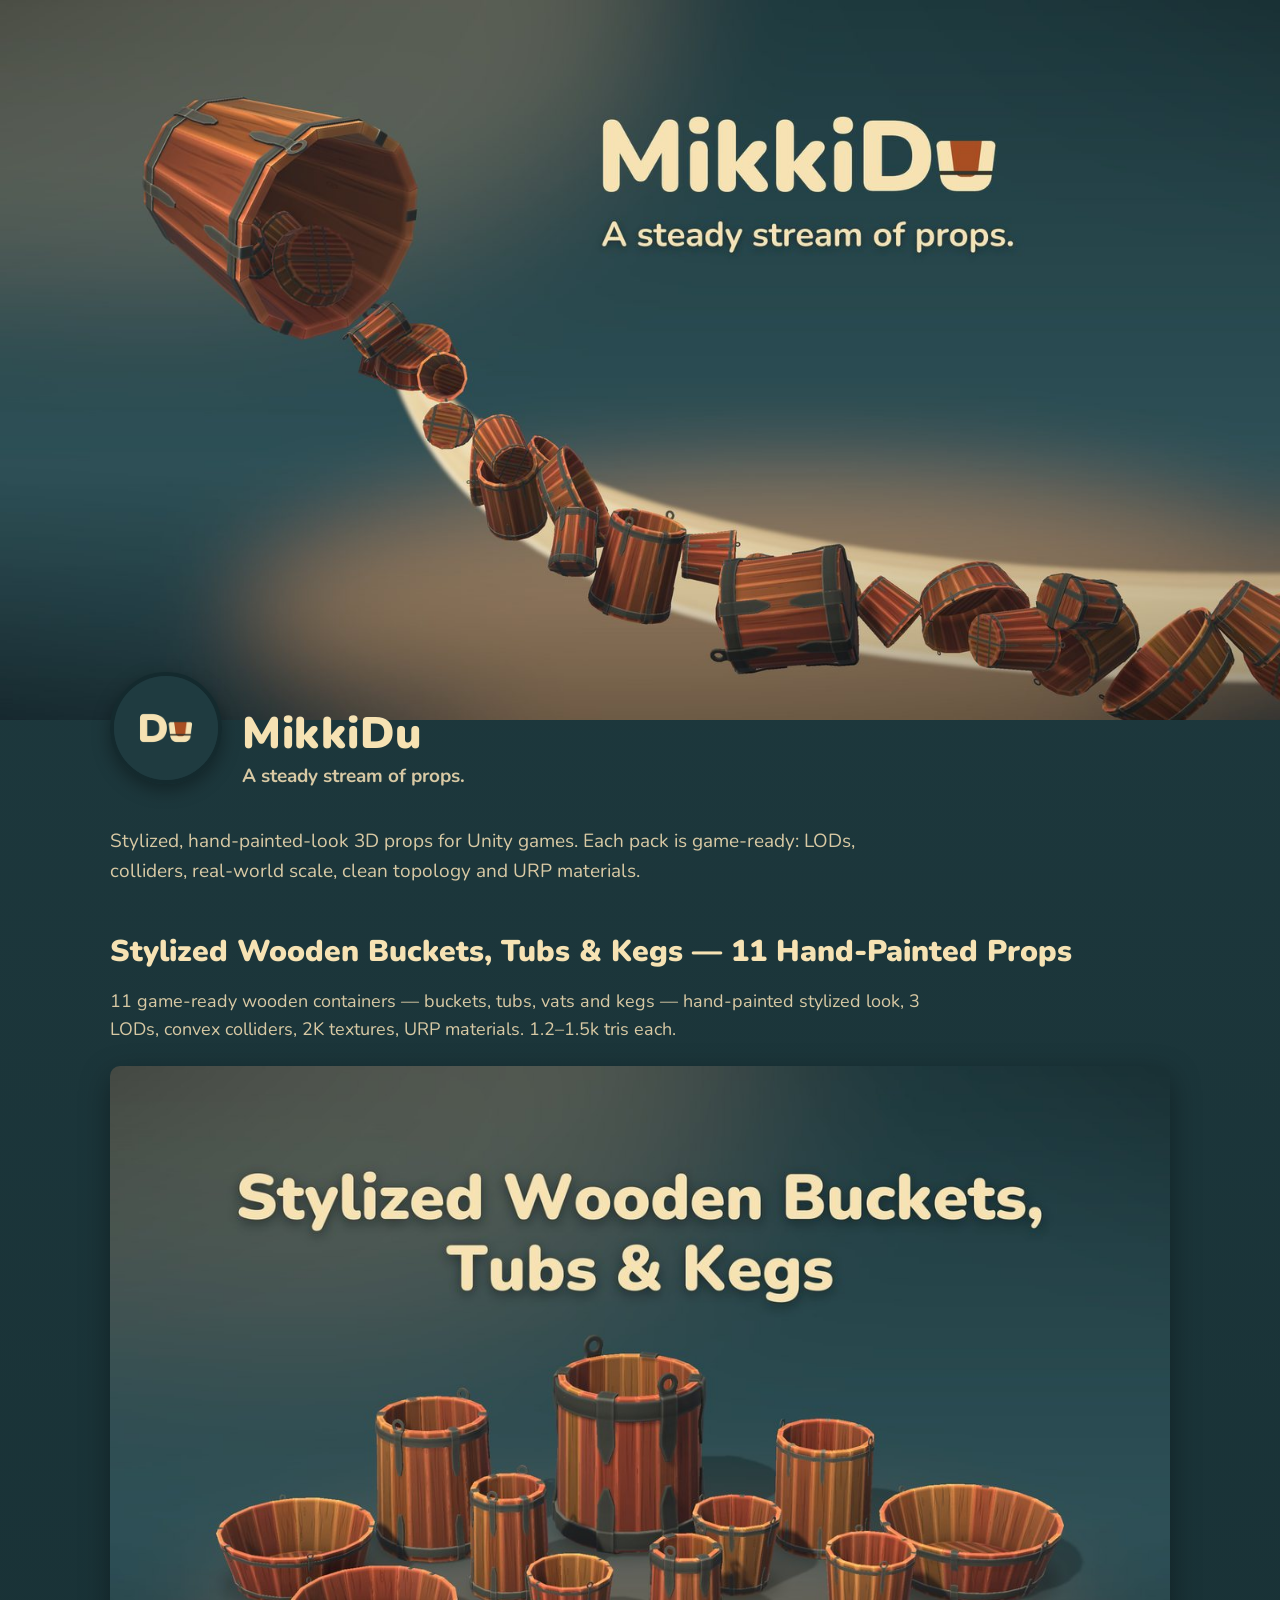
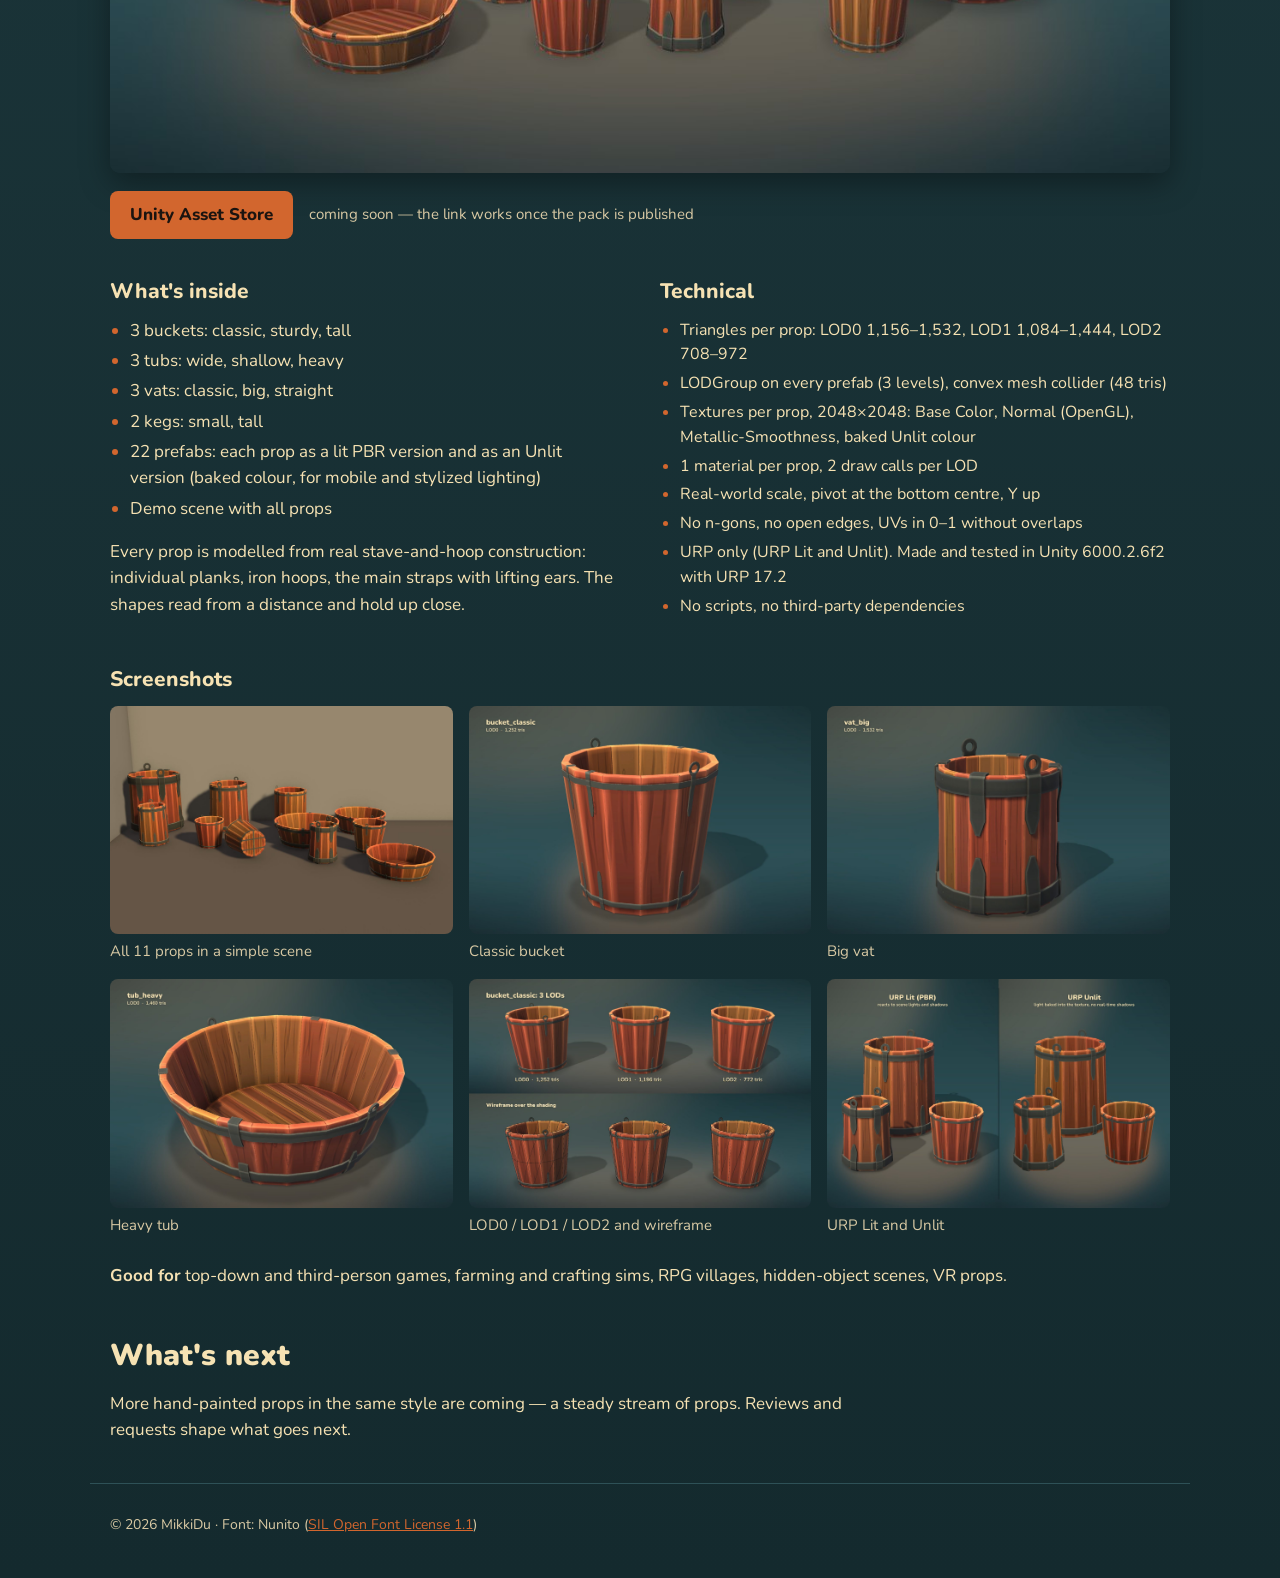
==== index.html @ f7e4be48 "MikkiDu publisher site: first pack Stylized Wooden Buckets, Tubs & Kegs Static page for the Unity As" ====
<!doctype html>
<html lang="en">
<head>
  <meta charset="utf-8">
  <meta name="viewport" content="width=device-width, initial-scale=1">
  <title>MikkiDu — a steady stream of props</title>
  <meta name="description" content="MikkiDu makes stylized, hand-painted-look 3D props for Unity. First pack: Stylized Wooden Buckets, Tubs &amp; Kegs — 11 props with LODs, colliders and URP materials.">
  <link rel="icon" type="image/png" href="images/favicon.png">
  <meta property="og:type" content="website">
  <meta property="og:title" content="MikkiDu — a steady stream of props">
  <meta property="og:description" content="Stylized 3D props for Unity. First pack: Stylized Wooden Buckets, Tubs &amp; Kegs — 11 props.">
  <meta property="og:image" content="https://mikkidu.github.io/images/social.jpg">
  <meta property="og:url" content="https://mikkidu.github.io/">
  <link rel="stylesheet" href="style.css">
</head>
<body>
  <header class="hero">
    <img class="hero-banner" src="images/banner.jpg" width="1600" height="900"
         alt="A big wooden bucket tipped over, pouring a stream of wooden props, next to the MikkiDu wordmark">
    <div class="wrap hero-id">
      <img class="avatar" src="images/avatar.png" width="128" height="128" alt="MikkiDu logo: the letters Du, the u drawn as a bucket">
      <div>
        <h1>MikkiDu</h1>
        <p class="tagline">A steady stream of props.</p>
      </div>
    </div>
  </header>

  <main class="wrap">
    <p class="intro">Stylized, hand-painted-look 3D props for Unity games. Each pack is game-ready: LODs, colliders, real-world scale, clean topology and URP materials.</p>

    <section class="pack" aria-labelledby="pack-title">
      <h2 id="pack-title">Stylized Wooden Buckets, Tubs &amp; Kegs — 11 Hand-Painted Props</h2>
      <p class="lead">11 game-ready wooden containers — buckets, tubs, vats and kegs — hand-painted stylized look, 3 LODs, convex colliders, 2K textures, URP materials. 1.2–1.5k tris each.</p>

      <img class="cover" src="images/cover.jpg" width="1200" height="800"
           alt="All 11 wooden props: buckets, tubs, vats and kegs, under the title Stylized Wooden Buckets, Tubs and Kegs">

      <p class="store">
        <a class="button" href="https://assetstore.unity.com/packages/slug/421416">Unity Asset Store</a>
        <span class="soon">coming soon — the link works once the pack is published</span>
      </p>

      <div class="cols">
        <div>
          <h3>What's inside</h3>
          <ul>
            <li>3 buckets: classic, sturdy, tall</li>
            <li>3 tubs: wide, shallow, heavy</li>
            <li>3 vats: classic, big, straight</li>
            <li>2 kegs: small, tall</li>
            <li>22 prefabs: each prop as a lit PBR version and as an Unlit version (baked colour, for mobile and stylized lighting)</li>
            <li>Demo scene with all props</li>
          </ul>
          <p>Every prop is modelled from real stave-and-hoop construction: individual planks, iron hoops, the main straps with lifting ears. The shapes read from a distance and hold up close.</p>
        </div>
        <div>
          <h3>Technical</h3>
          <ul class="tech">
            <li>Triangles per prop: LOD0 1,156–1,532, LOD1 1,084–1,444, LOD2 708–972</li>
            <li>LODGroup on every prefab (3 levels), convex mesh collider (48 tris)</li>
            <li>Textures per prop, 2048×2048: Base Color, Normal (OpenGL), Metallic-Smoothness, baked Unlit colour</li>
            <li>1 material per prop, 2 draw calls per LOD</li>
            <li>Real-world scale, pivot at the bottom centre, Y up</li>
            <li>No n-gons, no open edges, UVs in 0–1 without overlaps</li>
            <li>URP only (URP Lit and Unlit). Made and tested in Unity 6000.2.6f2 with URP 17.2</li>
            <li>No scripts, no third-party dependencies</li>
          </ul>
        </div>
      </div>

      <h3>Screenshots</h3>
      <div class="gallery">
        <figure><a href="images/shot1.jpg"><img src="images/shot1.jpg" width="1600" height="1067" loading="lazy" alt="All 11 props in the corner of a storeroom"></a><figcaption>All 11 props in a simple scene</figcaption></figure>
        <figure><a href="images/shot2.jpg"><img src="images/shot2.jpg" width="1600" height="1067" loading="lazy" alt="The classic bucket, close up"></a><figcaption>Classic bucket</figcaption></figure>
        <figure><a href="images/shot3.jpg"><img src="images/shot3.jpg" width="1600" height="1067" loading="lazy" alt="The big vat with heavy iron straps and lifting ears"></a><figcaption>Big vat</figcaption></figure>
        <figure><a href="images/shot4.jpg"><img src="images/shot4.jpg" width="1600" height="1067" loading="lazy" alt="The heavy tub from above, showing the painted bottom"></a><figcaption>Heavy tub</figcaption></figure>
        <figure><a href="images/shot5.jpg"><img src="images/shot5.jpg" width="1600" height="1067" loading="lazy" alt="The classic bucket at LOD0, LOD1 and LOD2, with the wireframe over the shading"></a><figcaption>LOD0 / LOD1 / LOD2 and wireframe</figcaption></figure>
        <figure><a href="images/shot6.jpg"><img src="images/shot6.jpg" width="1600" height="1067" loading="lazy" alt="The same props with URP Lit and URP Unlit materials side by side"></a><figcaption>URP Lit and Unlit</figcaption></figure>
      </div>

      <p class="good-for"><strong>Good for</strong> top-down and third-person games, farming and crafting sims, RPG villages, hidden-object scenes, VR props.</p>
    </section>

    <section class="roadmap" aria-labelledby="roadmap-title">
      <h2 id="roadmap-title">What's next</h2>
      <p>More hand-painted props in the same style are coming — a steady stream of props. Reviews and requests shape what goes next.</p>
    </section>
  </main>

  <footer class="wrap footer">
    <p>© 2026 MikkiDu · Font: Nunito (<a href="fonts/OFL.txt">SIL Open Font License 1.1</a>)</p>
  </footer>
</body>
</html>
---- style.css ----
/* MikkiDu publisher site — brand palette from render/brand/final/brand.md */
@font-face {
  font-family: "Nunito";
  src: url("fonts/Nunito.ttf") format("truetype");
  font-weight: 200 1000;
  font-display: swap;
}

:root {
  --teal: #1f3b40;
  --teal-deep: #142a2e;
  --teal-soft: #2e5157;
  --wood: #d2662e;
  --wood-deep: #a84e22;
  --cream: #f6e2b3;
  --cream-dim: #d8c9a4;
  --iron: #33362e;
}

* { box-sizing: border-box; }

html { background: var(--teal-deep); }

body {
  margin: 0;
  font-family: "Nunito", system-ui, -apple-system, "Segoe UI", sans-serif;
  font-size: 17px;
  line-height: 1.55;
  color: var(--cream);
  background: linear-gradient(180deg, var(--teal) 0%, var(--teal-deep) 100%) no-repeat;
  min-height: 100vh;
}

img { display: block; max-width: 100%; height: auto; }
a { color: var(--wood); }
a:hover { color: var(--cream); }

.wrap { max-width: 1100px; margin: 0 auto; padding: 0 20px; }

/* header */
/* the banner is shown whole: cropping it cut the top of the big bucket off */
.hero-banner { width: 100%; max-width: 1600px; margin: 0 auto; }
.hero-id { display: flex; align-items: center; gap: 20px; margin-top: -56px; position: relative; }
.avatar {
  width: 112px; height: 112px; border-radius: 50%;
  border: 4px solid var(--teal-deep); box-shadow: 0 6px 18px rgba(0, 0, 0, .35);
  flex: none;
}
h1 { font-weight: 900; font-size: 44px; line-height: 1; margin: 48px 0 6px; letter-spacing: .5px; }
.tagline { margin: 0; color: var(--cream-dim); font-weight: 700; font-size: 19px; }

main { padding-bottom: 24px; }
.intro { font-size: 19px; max-width: 760px; margin: 36px 0 8px; color: var(--cream-dim); }

h2 { font-weight: 900; font-size: 30px; line-height: 1.2; margin: 48px 0 12px; }
h3 { font-weight: 800; font-size: 21px; margin: 28px 0 10px; color: var(--cream); }
.lead { font-size: 18px; color: var(--cream-dim); max-width: 820px; }

.cover { width: 100%; border-radius: 10px; margin: 22px 0 18px; box-shadow: 0 10px 30px rgba(0, 0, 0, .35); }

.store { display: flex; flex-wrap: wrap; align-items: center; gap: 12px 16px; margin: 6px 0 8px; }
.button {
  display: inline-block; padding: 11px 20px; border-radius: 8px;
  background: var(--wood); color: #1b1410; font-weight: 800; text-decoration: none;
}
.button:hover { background: var(--cream); color: var(--teal-deep); }
.soon { color: var(--cream-dim); font-size: 15px; }

.cols { display: grid; grid-template-columns: 1fr 1fr; gap: 8px 40px; }
ul { padding-left: 20px; margin: 0 0 12px; }
li { margin: 4px 0; }
li::marker { color: var(--wood); }
.tech li { font-size: 16px; }

.gallery { display: grid; grid-template-columns: repeat(3, 1fr); gap: 16px; }
figure { margin: 0; }
figure img { width: 100%; border-radius: 8px; transition: transform .15s ease; }
figure a:hover img { transform: scale(1.015); }
figcaption { font-size: 15px; color: var(--cream-dim); margin-top: 6px; }

.good-for { margin-top: 26px; }
.roadmap p { max-width: 760px; }

.footer { border-top: 1px solid var(--teal-soft); margin-top: 40px; padding-top: 16px; padding-bottom: 28px; font-size: 14px; color: var(--cream-dim); }

/* phones and small tablets */
@media (max-width: 860px) {
  .gallery { grid-template-columns: repeat(2, 1fr); }
  .cols { grid-template-columns: 1fr; }
}
@media (max-width: 560px) {
  body { font-size: 16px; }
  .wrap { padding: 0 16px; }
  .hero-id { margin-top: -40px; gap: 14px; }
  .avatar { width: 84px; height: 84px; border-width: 3px; }
  h1 { font-size: 32px; margin-top: 40px; }
  .tagline { font-size: 16px; }
  h2 { font-size: 24px; }
  .intro, .lead { font-size: 16px; }
  .gallery { grid-template-columns: 1fr; }
}
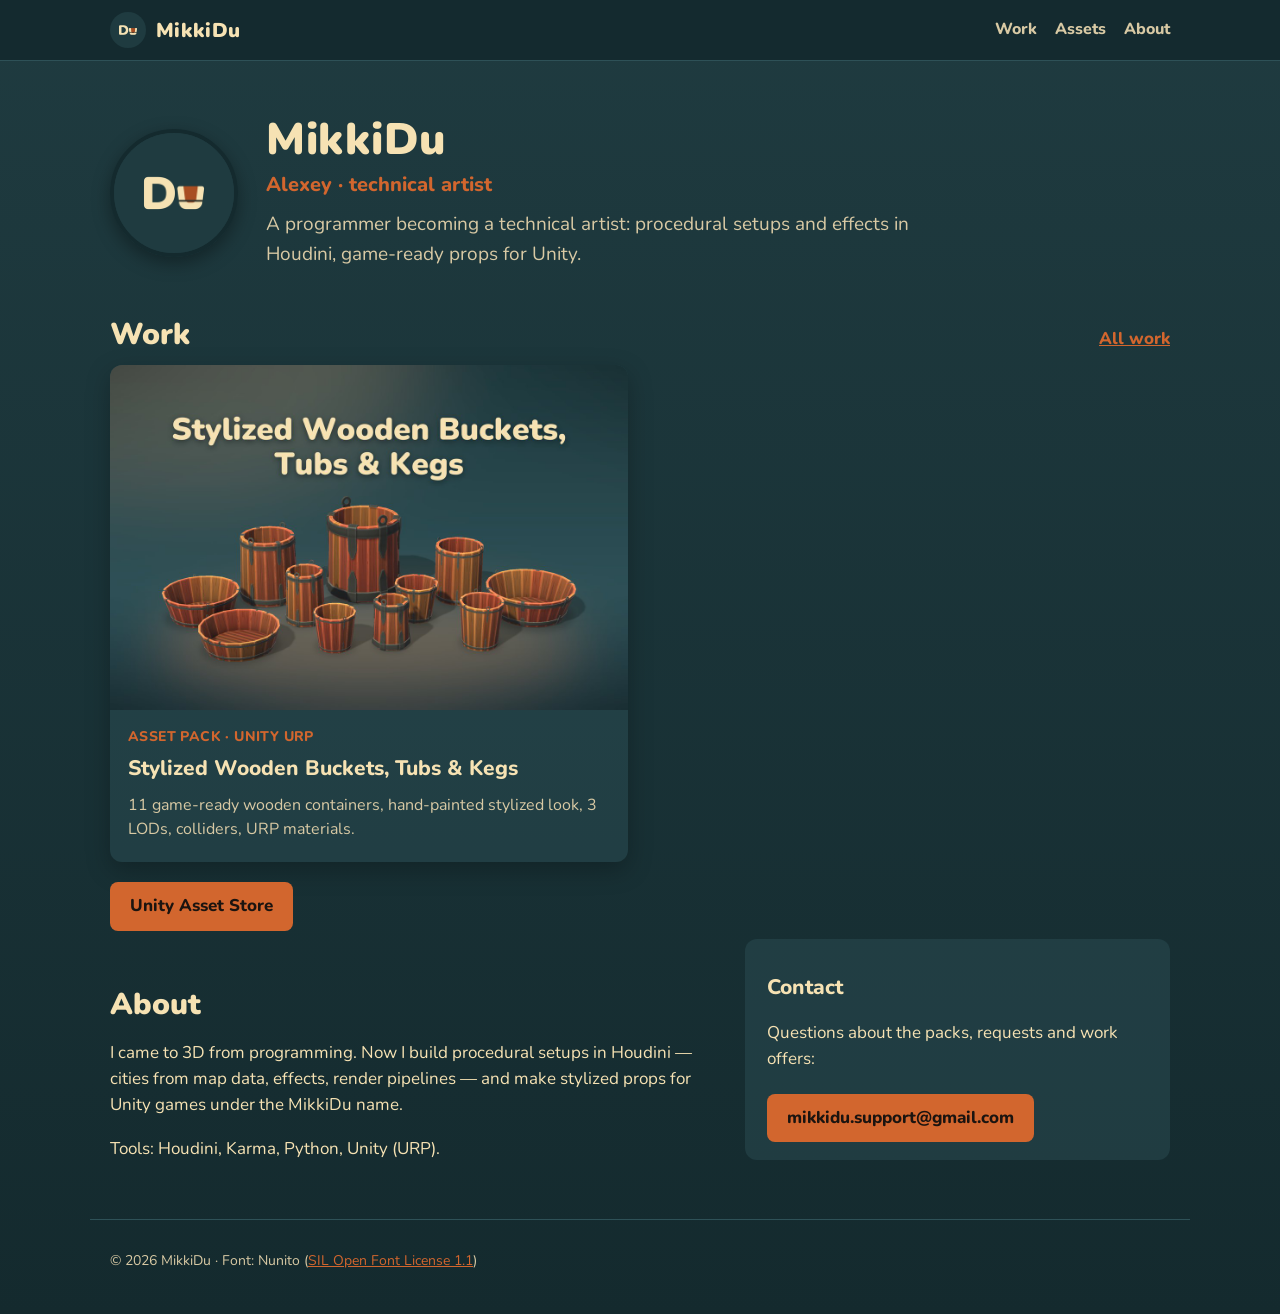
==== commit 20e6aaca: "Site v2: home page, Assets and Work sections, published pack link - Home: intro, work grid, About an" ====
--- a/index.html
+++ b/index.html
@@ -3,93 +3,74 @@
 <head>
   <meta charset="utf-8">
   <meta name="viewport" content="width=device-width, initial-scale=1">
-  <title>MikkiDu — a steady stream of props</title>
-  <meta name="description" content="MikkiDu makes stylized, hand-painted-look 3D props for Unity. First pack: Stylized Wooden Buckets, Tubs &amp; Kegs — 11 props with LODs, colliders and URP materials.">
-  <link rel="icon" type="image/png" href="images/favicon.png">
+  <title>MikkiDu — Houdini, procedural tools and props for Unity</title>
+  <meta name="description" content="MikkiDu: a programmer becoming a technical artist. Procedural setups and effects in Houdini, game-ready 3D props for Unity. First asset pack: Stylized Wooden Buckets, Tubs &amp; Kegs.">
+  <link rel="icon" type="image/png" href="/images/favicon.png">
   <meta property="og:type" content="website">
-  <meta property="og:title" content="MikkiDu — a steady stream of props">
-  <meta property="og:description" content="Stylized 3D props for Unity. First pack: Stylized Wooden Buckets, Tubs &amp; Kegs — 11 props.">
+  <meta property="og:title" content="MikkiDu — Houdini, procedural tools and props for Unity">
+  <meta property="og:description" content="Work and asset packs by MikkiDu. First pack: Stylized Wooden Buckets, Tubs &amp; Kegs — 11 props for Unity.">
   <meta property="og:image" content="https://mikkidu.github.io/images/social.jpg">
   <meta property="og:url" content="https://mikkidu.github.io/">
-  <link rel="stylesheet" href="style.css">
+  <link rel="stylesheet" href="/style.css">
 </head>
 <body>
-  <header class="hero">
-    <img class="hero-banner" src="images/banner.jpg" width="1600" height="900"
-         alt="A big wooden bucket tipped over, pouring a stream of wooden props, next to the MikkiDu wordmark">
-    <div class="wrap hero-id">
-      <img class="avatar" src="images/avatar.png" width="128" height="128" alt="MikkiDu logo: the letters Du, the u drawn as a bucket">
-      <div>
-        <h1>MikkiDu</h1>
-        <p class="tagline">A steady stream of props.</p>
-      </div>
+  <header class="site-header">
+    <div class="wrap bar">
+      <a class="brand" href="/"><img src="/images/avatar.png" width="36" height="36" alt=""><span>MikkiDu</span></a>
+      <nav class="nav" aria-label="Main">
+        <a href="/work/">Work</a>
+        <a href="/assets/">Assets</a>
+        <a href="/#about">About</a>
+      </nav>
     </div>
   </header>
 
   <main class="wrap">
-    <p class="intro">Stylized, hand-painted-look 3D props for Unity games. Each pack is game-ready: LODs, colliders, real-world scale, clean topology and URP materials.</p>
-
-    <section class="pack" aria-labelledby="pack-title">
-      <h2 id="pack-title">Stylized Wooden Buckets, Tubs &amp; Kegs — 11 Hand-Painted Props</h2>
-      <p class="lead">11 game-ready wooden containers — buckets, tubs, vats and kegs — hand-painted stylized look, 3 LODs, convex colliders, 2K textures, URP materials. 1.2–1.5k tris each.</p>
-
-      <img class="cover" src="images/cover.jpg" width="1200" height="800"
-           alt="All 11 wooden props: buckets, tubs, vats and kegs, under the title Stylized Wooden Buckets, Tubs and Kegs">
-
-      <p class="store">
-        <a class="button" href="https://assetstore.unity.com/packages/slug/421416">Unity Asset Store</a>
-        <span class="soon">coming soon — the link works once the pack is published</span>
-      </p>
-
-      <div class="cols">
-        <div>
-          <h3>What's inside</h3>
-          <ul>
-            <li>3 buckets: classic, sturdy, tall</li>
-            <li>3 tubs: wide, shallow, heavy</li>
-            <li>3 vats: classic, big, straight</li>
-            <li>2 kegs: small, tall</li>
-            <li>22 prefabs: each prop as a lit PBR version and as an Unlit version (baked colour, for mobile and stylized lighting)</li>
-            <li>Demo scene with all props</li>
-          </ul>
-          <p>Every prop is modelled from real stave-and-hoop construction: individual planks, iron hoops, the main straps with lifting ears. The shapes read from a distance and hold up close.</p>
-        </div>
-        <div>
-          <h3>Technical</h3>
-          <ul class="tech">
-            <li>Triangles per prop: LOD0 1,156–1,532, LOD1 1,084–1,444, LOD2 708–972</li>
-            <li>LODGroup on every prefab (3 levels), convex mesh collider (48 tris)</li>
-            <li>Textures per prop, 2048×2048: Base Color, Normal (OpenGL), Metallic-Smoothness, baked Unlit colour</li>
-            <li>1 material per prop, 2 draw calls per LOD</li>
-            <li>Real-world scale, pivot at the bottom centre, Y up</li>
-            <li>No n-gons, no open edges, UVs in 0–1 without overlaps</li>
-            <li>URP only (URP Lit and Unlit). Made and tested in Unity 6000.2.6f2 with URP 17.2</li>
-            <li>No scripts, no third-party dependencies</li>
-          </ul>
-        </div>
+    <section class="home-hero">
+      <img class="avatar" src="/images/avatar.png" width="128" height="128" alt="MikkiDu logo: the letters Du, the u drawn as a bucket">
+      <div>
+        <h1>MikkiDu</h1>
+        <p class="role">Alexey · technical artist</p>
+        <p class="about-line">A programmer becoming a technical artist: procedural setups and effects in Houdini, game-ready props for Unity.</p>
       </div>
-
-      <h3>Screenshots</h3>
-      <div class="gallery">
-        <figure><a href="images/shot1.jpg"><img src="images/shot1.jpg" width="1600" height="1067" loading="lazy" alt="All 11 props in the corner of a storeroom"></a><figcaption>All 11 props in a simple scene</figcaption></figure>
-        <figure><a href="images/shot2.jpg"><img src="images/shot2.jpg" width="1600" height="1067" loading="lazy" alt="The classic bucket, close up"></a><figcaption>Classic bucket</figcaption></figure>
-        <figure><a href="images/shot3.jpg"><img src="images/shot3.jpg" width="1600" height="1067" loading="lazy" alt="The big vat with heavy iron straps and lifting ears"></a><figcaption>Big vat</figcaption></figure>
-        <figure><a href="images/shot4.jpg"><img src="images/shot4.jpg" width="1600" height="1067" loading="lazy" alt="The heavy tub from above, showing the painted bottom"></a><figcaption>Heavy tub</figcaption></figure>
-        <figure><a href="images/shot5.jpg"><img src="images/shot5.jpg" width="1600" height="1067" loading="lazy" alt="The classic bucket at LOD0, LOD1 and LOD2, with the wireframe over the shading"></a><figcaption>LOD0 / LOD1 / LOD2 and wireframe</figcaption></figure>
-        <figure><a href="images/shot6.jpg"><img src="images/shot6.jpg" width="1600" height="1067" loading="lazy" alt="The same props with URP Lit and URP Unlit materials side by side"></a><figcaption>URP Lit and Unlit</figcaption></figure>
-      </div>
-
-      <p class="good-for"><strong>Good for</strong> top-down and third-person games, farming and crafting sims, RPG villages, hidden-object scenes, VR props.</p>
     </section>
 
-    <section class="roadmap" aria-labelledby="roadmap-title">
-      <h2 id="roadmap-title">What's next</h2>
-      <p>More hand-painted props in the same style are coming — a steady stream of props. Reviews and requests shape what goes next.</p>
+    <section aria-labelledby="work-title">
+      <div class="section-head">
+        <h2 id="work-title">Work</h2>
+        <a href="/work/">All work</a>
+      </div>
+      <div class="cards cards-2">
+        <a class="card" id="pack-title" href="/assets/wooden-buckets/">
+          <img class="card-media" src="/images/cover.jpg" width="1200" height="800" alt="All 11 wooden props: buckets, tubs, vats and kegs">
+          <div class="card-body">
+            <p class="kicker">Asset pack · Unity URP</p>
+            <h3>Stylized Wooden Buckets, Tubs &amp; Kegs</h3>
+            <p>11 game-ready wooden containers, hand-painted stylized look, 3 LODs, colliders, URP materials.</p>
+          </div>
+        </a>
+      </div>
+      <p class="store">
+        <a class="button" href="https://assetstore.unity.com/packages/3d/props/exterior/stylized-wooden-buckets-tubs-kegs-11-hand-painted-props-421416">Unity Asset Store</a>
+      </p>
+    </section>
+
+    <section class="about" id="about" aria-labelledby="about-title">
+      <div>
+        <h2 id="about-title">About</h2>
+        <p>I came to 3D from programming. Now I build procedural setups in Houdini — cities from map data, effects, render pipelines — and make stylized props for Unity games under the MikkiDu name.</p>
+        <p>Tools: Houdini, Karma, Python, Unity (URP).</p>
+      </div>
+      <div class="contact-box">
+        <h3>Contact</h3>
+        <p>Questions about the packs, requests and work offers:</p>
+        <a class="button" href="mailto:mikkidu.support@gmail.com">mikkidu.support@gmail.com</a>
+      </div>
     </section>
   </main>
 
   <footer class="wrap footer">
-    <p>© 2026 MikkiDu · Font: Nunito (<a href="fonts/OFL.txt">SIL Open Font License 1.1</a>)</p>
+    <p>© 2026 MikkiDu · Font: Nunito (<a href="/fonts/OFL.txt">SIL Open Font License 1.1</a>)</p>
   </footer>
 </body>
 </html>
--- a/style.css
+++ b/style.css
@@ -1,4 +1,6 @@
-/* MikkiDu publisher site — brand palette from render/brand/final/brand.md */
+/* MikkiDu site — brand palette from render/brand/final/brand.md
+   One stylesheet for every page. Pages link it as /style.css (root-absolute),
+   so a Russian mirror under /ru/ uses the same file. */
 @font-face {
   font-family: "Nunito";
   src: url("fonts/Nunito.ttf") format("truetype");
@@ -29,6 +31,7 @@
   color: var(--cream);
   background: linear-gradient(180deg, var(--teal) 0%, var(--teal-deep) 100%) no-repeat;
   min-height: 100vh;
+  overflow-wrap: break-word;
 }
 
 img { display: block; max-width: 100%; height: auto; }
@@ -37,7 +40,55 @@
 
 .wrap { max-width: 1100px; margin: 0 auto; padding: 0 20px; }
 
-/* header */
+/* ---------- shared header and menu (same markup on every page) ---------- */
+.site-header { background: rgba(20, 42, 46, .92); border-bottom: 1px solid var(--teal-soft); position: sticky; top: 0; z-index: 10; }
+.bar { display: flex; align-items: center; justify-content: space-between; gap: 8px 20px; flex-wrap: wrap; min-height: 60px; }
+.brand { display: flex; align-items: center; gap: 10px; color: var(--cream); text-decoration: none; font-weight: 900; font-size: 20px; letter-spacing: .3px; }
+.brand img { width: 36px; height: 36px; border-radius: 50%; }
+.brand:hover { color: var(--cream); }
+.nav { display: flex; align-items: center; gap: 4px 18px; flex-wrap: wrap; }
+.nav a { color: var(--cream-dim); text-decoration: none; font-weight: 800; font-size: 16px; padding: 6px 0; border-bottom: 2px solid transparent; }
+.nav a:hover { color: var(--cream); }
+.nav a[aria-current="page"] { color: var(--cream); border-bottom-color: var(--wood); }
+/* language switch: add <a class="lang" hreflang="ru" href="/ru/..."> in .nav once the mirror page exists */
+.nav .lang { font-size: 14px; border: 1px solid var(--teal-soft); border-radius: 6px; padding: 2px 8px; }
+
+.crumbs { font-size: 15px; color: var(--cream-dim); margin: 22px 0 0; }
+.crumbs a { color: var(--cream-dim); }
+
+/* ---------- home ---------- */
+.home-hero { display: flex; align-items: center; gap: 28px; padding-top: 56px; }
+.home-hero .avatar { width: 128px; height: 128px; }
+.home-hero h1 { margin-top: 0; }
+.role { margin: 0; font-weight: 800; font-size: 20px; color: var(--wood); }
+.about-line { margin: 10px 0 0; font-size: 19px; color: var(--cream-dim); max-width: 680px; }
+
+.section-head { display: flex; align-items: baseline; justify-content: space-between; gap: 12px; flex-wrap: wrap; }
+.section-head a { font-weight: 800; }
+
+.cards { display: grid; grid-template-columns: repeat(auto-fill, minmax(300px, 1fr)); gap: 24px; }
+.card { display: flex; flex-direction: column; background: rgba(46, 81, 87, .45); border-radius: 12px; overflow: hidden; color: var(--cream); text-decoration: none; box-shadow: 0 8px 24px rgba(0, 0, 0, .25); transition: transform .15s ease; }
+.card:hover { color: var(--cream); transform: translateY(-3px); }
+.card-media { aspect-ratio: 3 / 2; width: 100%; object-fit: cover; }
+.card .ph.card-media { aspect-ratio: 3 / 2; border-radius: 0; border-width: 0 0 2px; }
+.cards-2 { grid-template-columns: repeat(2, 1fr); }
+.cards + .store { margin-top: 20px; }
+.card-body { padding: 16px 18px 20px; }
+.card-body h3 { margin: 4px 0 8px; }
+.card-body p { margin: 0; color: var(--cream-dim); font-size: 16px; }
+.card-links:hover { transform: none; }
+.card-links h3 a { color: var(--cream); text-decoration: none; }
+.card-links h3 a:hover { color: var(--wood); }
+.card-actions { display: flex; flex-wrap: wrap; align-items: center; gap: 10px 18px; margin-top: 16px !important; }
+.card-actions .button { color: #1b1410; }
+.link-more { font-weight: 800; color: var(--wood); }
+.kicker { font-size: 14px !important; font-weight: 800; letter-spacing: .4px; text-transform: uppercase; color: var(--wood) !important; }
+
+.about { display: grid; grid-template-columns: 1.4fr 1fr; gap: 8px 40px; }
+.contact-box { background: rgba(46, 81, 87, .45); border-radius: 12px; padding: 4px 22px 18px; align-self: start; }
+.contact-box .button { margin-top: 4px; }
+
+/* ---------- asset pack page (moved from the old single page) ---------- */
 /* the banner is shown whole: cropping it cut the top of the big bucket off */
 .hero-banner { width: 100%; max-width: 1600px; margin: 0 auto; }
 .hero-id { display: flex; align-items: center; gap: 20px; margin-top: -56px; position: relative; }
@@ -46,7 +97,7 @@
   border: 4px solid var(--teal-deep); box-shadow: 0 6px 18px rgba(0, 0, 0, .35);
   flex: none;
 }
-h1 { font-weight: 900; font-size: 44px; line-height: 1; margin: 48px 0 6px; letter-spacing: .5px; }
+h1 { font-weight: 900; font-size: 44px; line-height: 1.05; margin: 48px 0 6px; letter-spacing: .5px; }
 .tagline { margin: 0; color: var(--cream-dim); font-weight: 700; font-size: 19px; }
 
 main { padding-bottom: 24px; }
@@ -64,7 +115,6 @@
   background: var(--wood); color: #1b1410; font-weight: 800; text-decoration: none;
 }
 .button:hover { background: var(--cream); color: var(--teal-deep); }
-.soon { color: var(--cream-dim); font-size: 15px; }
 
 .cols { display: grid; grid-template-columns: 1fr 1fr; gap: 8px 40px; }
 ul { padding-left: 20px; margin: 0 0 12px; }
@@ -81,21 +131,126 @@
 .good-for { margin-top: 26px; }
 .roadmap p { max-width: 760px; }
 
+/* ---------- case study ---------- */
+.draft-flag { margin: 20px 0 0; padding: 10px 14px; border: 2px dashed var(--wood); border-radius: 8px; color: var(--cream); font-size: 15px; }
+.case-hero { display: grid; grid-template-columns: 1fr 300px; gap: 32px; align-items: center; }
+.case-hero h1 { font-size: 48px; margin-top: 28px; }
+.subtitle { margin: 0 0 14px; font-size: 22px; font-weight: 800; color: var(--wood); }
+.fact-strip { display: grid; grid-template-columns: repeat(2, minmax(0, 1fr)); gap: 10px 24px; margin: 22px 0 0; padding: 16px 18px; border-radius: 10px; background: rgba(46, 81, 87, .45); max-width: 620px; }
+.fact-strip div { margin: 0; }
+.fact-strip .wide { grid-column: 1 / -1; }
+.fact-strip dt { font-size: 13px; font-weight: 800; letter-spacing: .4px; text-transform: uppercase; color: var(--wood); }
+.fact-strip dd { margin: 0; font-weight: 700; }
+.case p, .case li { max-width: 820px; }
+.case h2 { border-top: 1px solid var(--teal-soft); padding-top: 32px; }
+.case h2 .num { color: var(--wood); }
+.big-num { font-size: 17px; color: var(--cream-dim); padding: 4px 0 4px 14px; border-left: 4px solid var(--wood); }
+.big-num strong { font-size: 30px; font-weight: 900; line-height: 1.2; color: var(--cream); }
+.credits p { color: var(--cream-dim); }
+
+/* image placeholder: candidate number; the figcaption under it is the real caption.
+   --ar = the image's own width / height; tall images are capped at 720 px height. */
+.ph {
+  display: flex; flex-direction: column; align-items: center; justify-content: center; gap: 4px;
+  text-align: center; padding: 12px; margin: 0;
+  aspect-ratio: 16 / 9; border: 2px dashed rgba(246, 226, 179, .35); border-radius: 8px;
+  background: repeating-linear-gradient(45deg, rgba(246, 226, 179, .04) 0 12px, transparent 12px 24px), rgba(46, 81, 87, .5);
+  color: var(--cream-dim); font-size: 14px; line-height: 1.35;
+}
+.ph b { font-size: 26px; color: var(--wood); line-height: 1; }
+.ph[style*="--ar"] { aspect-ratio: var(--ar); width: min(100%, calc(var(--cap, 720px) * (var(--ar)))); }
+.ph .rights { margin-top: 6px; padding: 2px 8px; border-radius: 999px; background: var(--wood-deep); color: var(--cream); font-size: 12px; font-weight: 800; }
+.ph-tall { aspect-ratio: 9 / 16; }
+.video-slot { width: 100%; }
+
+/* case block: picture beside the text (alternating sides), key number first */
+.block h2 { margin-bottom: 18px; }
+.row { display: grid; grid-template-columns: minmax(0, 1fr) minmax(0, 1fr); gap: 20px 40px; align-items: start; --cap: 420px; }
+.row.flip .media { order: 2; }
+.media { display: grid; gap: 16px; align-items: start; }
+.media.two { grid-template-columns: repeat(2, minmax(0, 1fr)); }
+.media .span { grid-column: 1 / -1; }
+.media figure, .frames figure { display: flex; flex-direction: column; align-items: center; margin: 0; }
+.media figcaption, .frames figcaption { align-self: stretch; font-size: 14px; }
+.copy > :first-child { margin-top: 0; }
+.row.wide { grid-template-columns: minmax(0, 1fr); --cap: 520px; }
+.row.wide .media { order: 0; }
+.media img, .frames img { width: auto; max-width: 100%; height: auto; max-height: var(--cap, 720px); border-radius: 8px; }
+.media a, .frames a, .media picture { display: block; max-width: 100%; }
+.media a:hover img, .frames a:hover img { transform: none; outline: 2px solid var(--wood); }
+.group-cap { grid-column: 1 / -1; margin: -4px 0 0; font-size: 14px; color: var(--cream-dim); }
+/* block 03: 15c sits alone under 15b (the "after" column); the group caption fills the cell beside it */
+.media .last-after { grid-column: 2; }
+.group-cap.cap-left { grid-column: 1; grid-row: 3; align-self: center; margin: 0; font-size: 15px; }
+.frames { display: grid; grid-template-columns: repeat(6, minmax(0, 1fr)); gap: 14px; margin-top: 18px; align-items: start; }
+
+.fold { margin-top: 12px; border: 1px solid var(--teal-soft); border-radius: 10px; padding: 0 16px; }
+.fold summary { cursor: pointer; padding: 12px 0; font-weight: 800; color: var(--cream); list-style: none; }
+.fold summary::-webkit-details-marker { display: none; }
+.fold summary::before { content: "+"; display: inline-block; width: 1.2em; color: var(--wood); font-weight: 900; }
+.fold[open] summary::before { content: "\2212"; }
+.fold > :last-child { margin-bottom: 14px; }
+
+.team { list-style: none; padding: 0; margin: 0; display: grid; grid-template-columns: repeat(auto-fill, minmax(190px, 1fr)); gap: 12px; }
+.team li { margin: 0; padding: 12px 14px; border-radius: 10px; background: rgba(46, 81, 87, .45); font-size: 15px; line-height: 1.45; color: var(--cream-dim); }
+.team b { display: block; color: var(--cream); font-size: 17px; }
+.team .me { outline: 2px solid var(--wood); }
+
+.timeline { list-style: none; padding: 0; margin: 0; max-width: 820px; }
+.timeline li { display: grid; grid-template-columns: 90px 1fr; gap: 2px 14px; margin: 0; padding: 8px 0; border-bottom: 1px solid var(--teal-soft); font-size: 16px; }
+.timeline .when { font-weight: 800; color: var(--wood); }
+
+.tools { display: grid; grid-template-columns: 240px 1fr; gap: 0; margin: 0; max-width: 900px; }
+.tools dt, .tools dd { margin: 0; padding: 10px 0; border-bottom: 1px solid var(--teal-soft); }
+.tools dt { font-weight: 800; padding-right: 18px; }
+
+.stats { list-style: none; padding: 0; display: grid; grid-template-columns: repeat(auto-fill, minmax(200px, 1fr)); gap: 14px; }
+.stats li { margin: 0; padding: 16px 18px; border-radius: 10px; background: rgba(46, 81, 87, .45); color: var(--cream-dim); font-size: 15px; }
+.stats b { display: block; white-space: nowrap; font-size: 28px; font-weight: 900; color: var(--cream); line-height: 1.1; }
+
 .footer { border-top: 1px solid var(--teal-soft); margin-top: 40px; padding-top: 16px; padding-bottom: 28px; font-size: 14px; color: var(--cream-dim); }
 
 /* phones and small tablets */
 @media (max-width: 860px) {
   .gallery { grid-template-columns: repeat(2, 1fr); }
-  .cols { grid-template-columns: 1fr; }
+  .cols, .about { grid-template-columns: 1fr; }
+  .case-hero { grid-template-columns: 1fr; }
+  .case-hero .video-slot { max-width: 240px; margin: 0 auto; }
+  .frames { grid-template-columns: repeat(3, minmax(0, 1fr)); }
+  .row { grid-template-columns: 1fr; --cap: 460px; }
+  .row.flip .media { order: 0; }
 }
 @media (max-width: 560px) {
   body { font-size: 16px; }
   .wrap { padding: 0 16px; }
+  .bar { min-height: 52px; padding-top: 6px; padding-bottom: 6px; }
+  .brand { font-size: 18px; }
+  .nav { gap: 2px 14px; }
+  .nav a { font-size: 15px; }
+  .home-hero { flex-direction: column; align-items: flex-start; gap: 16px; padding-top: 32px; }
+  .home-hero .avatar { width: 88px; height: 88px; }
   .hero-id { margin-top: -40px; gap: 14px; }
   .avatar { width: 84px; height: 84px; border-width: 3px; }
   h1 { font-size: 32px; margin-top: 40px; }
-  .tagline { font-size: 16px; }
+  .case-hero h1 { font-size: 36px; }
+  .subtitle { font-size: 19px; }
+  .fact-strip { grid-template-columns: 1fr; padding: 14px 16px; }
+  .big-num strong { font-size: 24px; }
+  .tagline, .role { font-size: 16px; }
   h2 { font-size: 24px; }
-  .intro, .lead { font-size: 16px; }
+  .intro, .lead, .about-line { font-size: 16px; }
   .gallery { grid-template-columns: 1fr; }
-}
+  .cards { grid-template-columns: 1fr; }
+  .row { --cap: 400px; }
+  .row.wide .media.two { grid-template-columns: 1fr; }
+  .media .last-after, .group-cap.cap-left { grid-column: auto; grid-row: auto; }
+  .row.wide { --cap: 900px; }
+  .frames { grid-template-columns: repeat(2, minmax(0, 1fr)); gap: 12px; }
+  .frames figcaption { font-size: 13px; line-height: 1.35; }
+  .team { grid-template-columns: repeat(2, minmax(0, 1fr)); gap: 10px; }
+  .team li { font-size: 14px; padding: 10px 12px; }
+  .timeline li { grid-template-columns: 1fr; gap: 0; }
+  .tools { grid-template-columns: 1fr; }
+  .tools dt { border-bottom: 0; padding-bottom: 0; }
+  .tools dd { padding-top: 2px; }
+}
